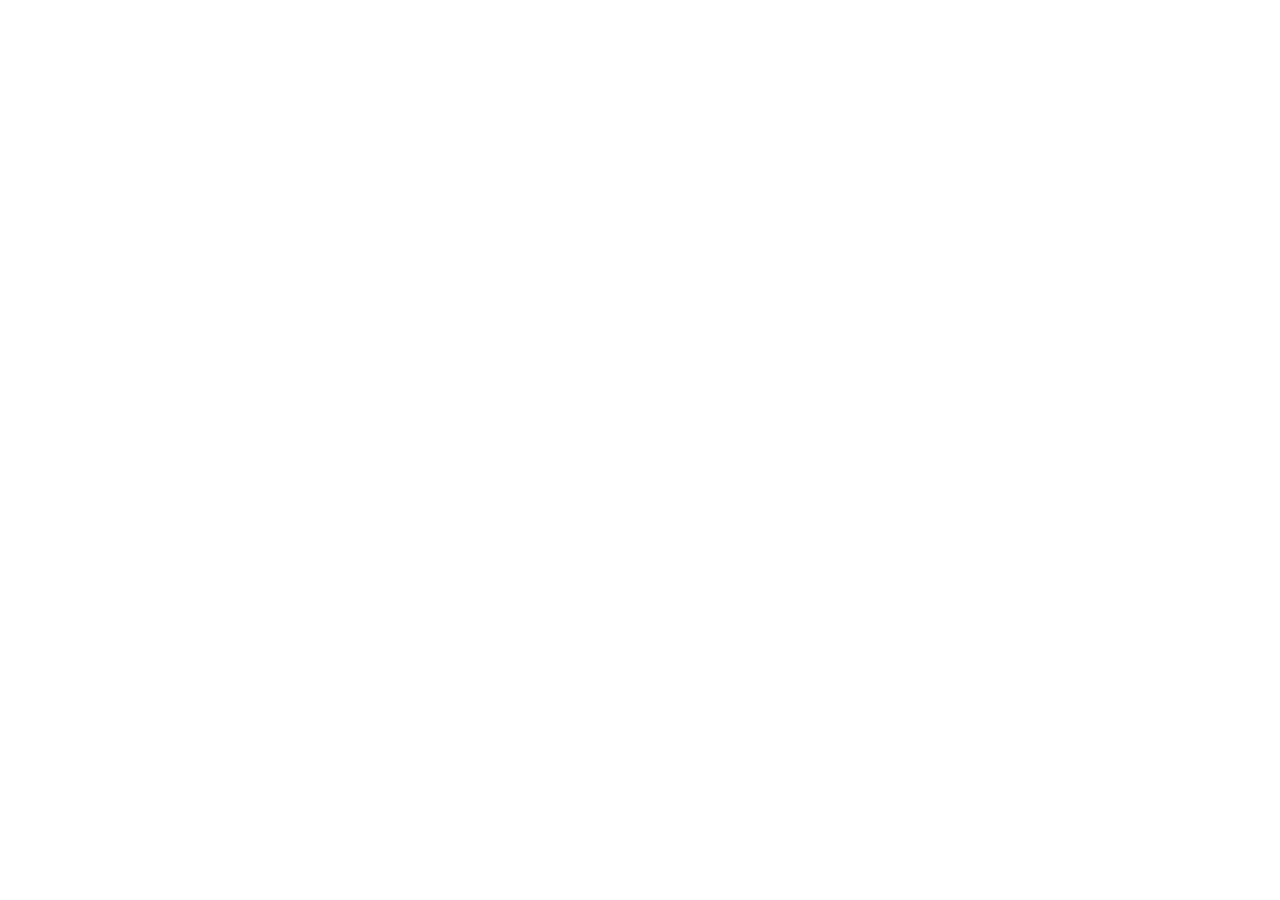
==== html/index.html @ 118953f4 "initial" ====
<!DOCTYPE html>
<html lang="fr">
    <head>
        <meta charset="UTF-8">
        <meta name="viewport" content="width=device-width, initial-scale=1.0">
        <title>Forum de PC</title>
        <link rel="stylesheet" href="assets/style/index.css">
        <link rel="icon" type="image/png" href="assets/images/logo.png">
    </head>
    <body>
        
    </body>
</html>
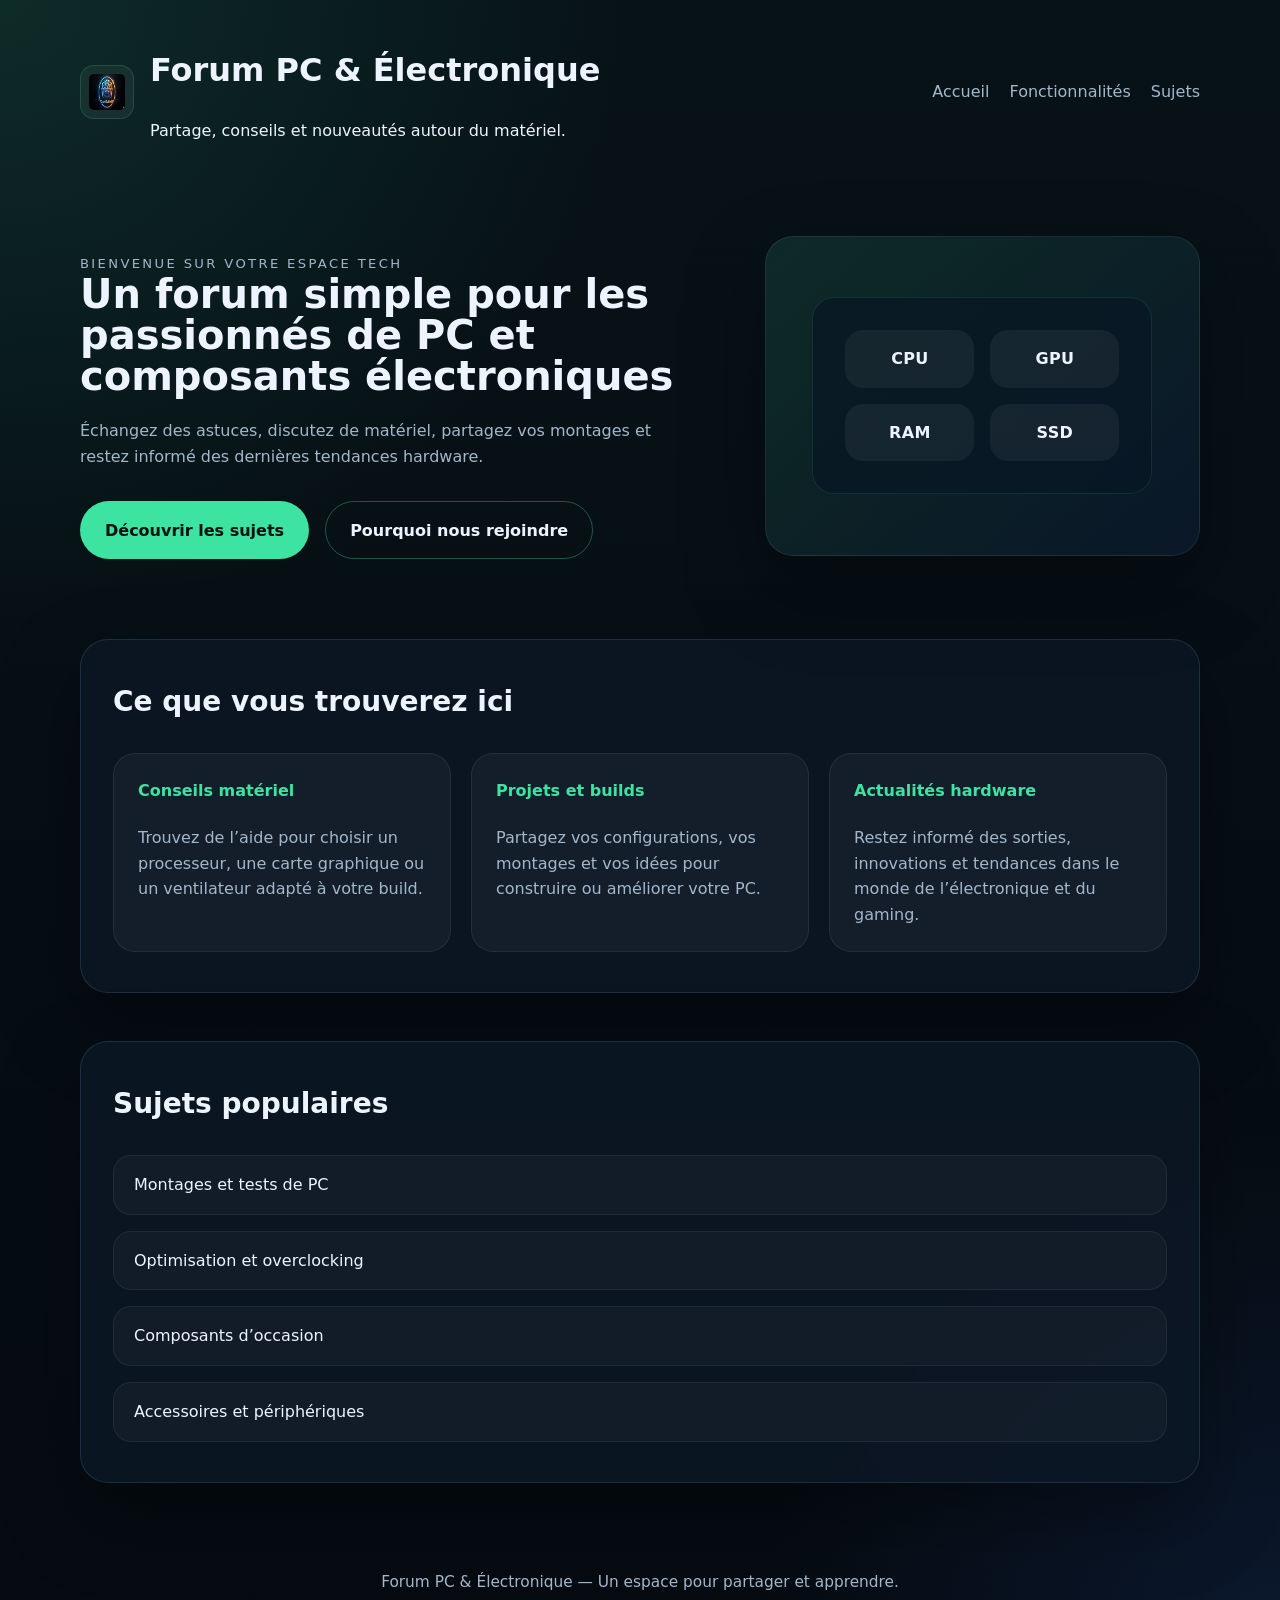
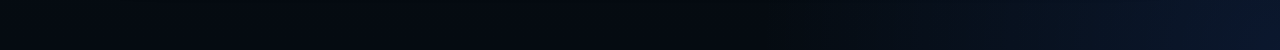
==== commit 832fd4d8: "website begin" ====
--- a/html/index.html
+++ b/html/index.html
@@ -4,10 +4,77 @@
         <meta charset="UTF-8">
         <meta name="viewport" content="width=device-width, initial-scale=1.0">
         <title>Forum de PC</title>
-        <link rel="stylesheet" href="assets/style/index.css">
-        <link rel="icon" type="image/png" href="assets/images/logo.png">
+        <link rel="stylesheet" href="../assets/style/index.css">
+        <link rel="icon" type="image/png" href="../assets/images/logo.png">
     </head>
     <body>
-        
+        <header class="site-header">
+            <div class="brand">
+                <img src="../assets/images/logo.png" alt="Logo Forum PC" class="logo">
+                <div>
+                    <h1>Forum PC & Électronique</h1>
+                    <p>Partage, conseils et nouveautés autour du matériel.</p>
+                </div>
+            </div>
+            <nav class="site-nav">
+                <a href="#top">Accueil</a>
+                <a href="#features">Fonctionnalités</a>
+                <a href="#topics">Sujets</a>
+            </nav>
+        </header>
+
+        <main>
+            <section class="hero" id="top">
+                <div class="hero-copy">
+                    <p class="eyebrow">Bienvenue sur votre espace tech</p>
+                    <h2>Un forum simple pour les passionnés de PC et composants électroniques</h2>
+                    <p>Échangez des astuces, discutez de matériel, partagez vos montages et restez informé des dernières tendances hardware.</p>
+                    <div class="hero-actions">
+                        <a class="button primary" href="#topics">Découvrir les sujets</a>
+                        <a class="button secondary" href="#features">Pourquoi nous rejoindre</a>
+                    </div>
+                </div>
+                <div class="hero-visual">
+                    <div class="chip-panel">
+                        <span>CPU</span>
+                        <span>GPU</span>
+                        <span>RAM</span>
+                        <span>SSD</span>
+                    </div>
+                </div>
+            </section>
+
+            <section class="feature-section" id="features">
+                <h3>Ce que vous trouverez ici</h3>
+                <div class="cards">
+                    <article class="card">
+                        <h4>Conseils matériel</h4>
+                        <p>Trouvez de l’aide pour choisir un processeur, une carte graphique ou un ventilateur adapté à votre build.</p>
+                    </article>
+                    <article class="card">
+                        <h4>Projets et builds</h4>
+                        <p>Partagez vos configurations, vos montages et vos idées pour construire ou améliorer votre PC.</p>
+                    </article>
+                    <article class="card">
+                        <h4>Actualités hardware</h4>
+                        <p>Restez informé des sorties, innovations et tendances dans le monde de l’électronique et du gaming.</p>
+                    </article>
+                </div>
+            </section>
+
+            <section class="topics-section" id="topics">
+                <h3>Sujets populaires</h3>
+                <ul class="topic-list">
+                    <li>Montages et tests de PC</li>
+                    <li>Optimisation et overclocking</li>
+                    <li>Composants d’occasion</li>
+                    <li>Accessoires et périphériques</li>
+                </ul>
+            </section>
+        </main>
+
+        <footer class="site-footer">
+            <p>Forum PC & Électronique — Un espace pour partager et apprendre.</p>
+        </footer>
     </body>
 </html>
--- a/assets/style/index.css
+++ b/assets/style/index.css
@@ -0,0 +1,286 @@
+﻿:root {
+    color-scheme: dark;
+    --bg: #071217;
+    --panel: #0d1820;
+    --panel-soft: #122432;
+    --text: #eef4ff;
+    --muted: #a3b7cb;
+    --accent: #3de3a1;
+    --accent-soft: rgba(61, 227, 161, 0.15);
+    --border: rgba(99, 150, 183, 0.2);
+    --shadow: 0 32px 80px rgba(0, 0, 0, 0.35);
+}
+
+* {
+    box-sizing: border-box;
+}
+
+html, body {
+    margin: 0;
+    min-height: 100%;
+}
+
+body {
+    font-family: Inter, ui-sans-serif, system-ui, -apple-system, BlinkMacSystemFont, 'Segoe UI', sans-serif;
+    background: radial-gradient(circle at top left, rgba(61, 227, 161, 0.12), transparent 30%),
+                radial-gradient(circle at bottom right, rgba(56, 114, 255, 0.12), transparent 25%),
+                linear-gradient(180deg, #071217 0%, #050b11 100%);
+    color: var(--text);
+    line-height: 1.6;
+}
+
+img {
+    display: block;
+    max-width: 100%;
+}
+
+a {
+    color: inherit;
+    text-decoration: none;
+}
+
+.site-header {
+    width: min(1120px, calc(100% - 2rem));
+    margin: 0 auto;
+    padding: 1.5rem 0;
+    display: flex;
+    justify-content: space-between;
+    align-items: center;
+    gap: 1rem;
+}
+
+.brand {
+    display: flex;
+    align-items: center;
+    gap: 1rem;
+}
+
+.logo {
+    width: 54px;
+    height: 54px;
+    border-radius: 14px;
+    border: 1px solid rgba(61, 227, 161, 0.18);
+    background: rgba(255, 255, 255, 0.05);
+    padding: 0.5rem;
+}
+
+.site-nav {
+    display: flex;
+    gap: 1.25rem;
+    flex-wrap: wrap;
+}
+
+.site-nav a {
+    color: var(--muted);
+    font-weight: 500;
+    transition: color 0.2s ease;
+}
+
+.site-nav a:hover {
+    color: var(--accent);
+}
+
+main {
+    width: min(1120px, calc(100% - 2rem));
+    margin: 0 auto;
+    padding-bottom: 3rem;
+}
+
+.hero {
+    display: grid;
+    grid-template-columns: 1.8fr 1.2fr;
+    gap: 2rem;
+    align-items: center;
+    padding: 3rem 0 2rem;
+}
+
+.hero-copy {
+    max-width: 620px;
+}
+
+.eyebrow {
+    margin: 0 0 1rem;
+    color: var(--accent);
+    text-transform: uppercase;
+    letter-spacing: 0.18em;
+    font-size: 0.82rem;
+}
+
+.hero h2 {
+    margin: 0;
+    font-size: clamp(2.5rem, 2.2vw, 3.8rem);
+    line-height: 1.02;
+}
+
+.hero p {
+    color: var(--muted);
+    max-width: 44rem;
+    margin: 1.35rem 0 0;
+}
+
+.hero-actions {
+    display: flex;
+    flex-wrap: wrap;
+    gap: 1rem;
+    margin-top: 2rem;
+}
+
+.button {
+    display: inline-flex;
+    align-items: center;
+    justify-content: center;
+    padding: 0.95rem 1.5rem;
+    border-radius: 999px;
+    border: 1px solid transparent;
+    font-weight: 600;
+    transition: transform 0.2s ease, background-color 0.2s ease, color 0.2s ease;
+}
+
+.button:hover {
+    transform: translateY(-1px);
+}
+
+.primary {
+    background: var(--accent);
+    color: #031211;
+}
+
+.secondary {
+    background: transparent;
+    border-color: rgba(61, 227, 161, 0.35);
+    color: var(--text);
+}
+
+.hero-visual {
+    position: relative;
+    min-height: 320px;
+    background: linear-gradient(135deg, rgba(61, 227, 161, 0.12), rgba(56, 114, 255, 0.08));
+    border: 1px solid rgba(255, 255, 255, 0.08);
+    border-radius: 28px;
+    box-shadow: var(--shadow);
+    display: grid;
+    place-items: center;
+}
+
+.chip-panel {
+    width: 100%;
+    max-width: 340px;
+    display: grid;
+    grid-template-columns: repeat(2, minmax(0, 1fr));
+    gap: 1rem;
+    padding: 2rem;
+    background: rgba(9, 23, 37, 0.75);
+    border: 1px solid rgba(61, 227, 161, 0.12);
+    border-radius: 22px;
+}
+
+.chip-panel span {
+    display: block;
+    padding: 1rem 1.25rem;
+    border-radius: 18px;
+    background: rgba(255, 255, 255, 0.05);
+    text-align: center;
+    font-weight: 600;
+    letter-spacing: 0.02em;
+}
+
+.feature-section,
+.topics-section {
+    margin-top: 3rem;
+    padding: 2.5rem 2rem;
+    background: rgba(13, 24, 38, 0.82);
+    border: 1px solid var(--border);
+    border-radius: 28px;
+    box-shadow: var(--shadow);
+}
+
+.feature-section h3,
+.topics-section h3 {
+    margin-top: 0;
+    font-size: 1.75rem;
+}
+
+.cards {
+    display: grid;
+    grid-template-columns: repeat(3, minmax(0, 1fr));
+    gap: 1.25rem;
+    margin-top: 1.75rem;
+}
+
+.card {
+    padding: 1.5rem;
+    background: rgba(255, 255, 255, 0.04);
+    border: 1px solid rgba(255, 255, 255, 0.07);
+    border-radius: 22px;
+}
+
+.card h4 {
+    margin-top: 0;
+    color: var(--accent);
+}
+
+.card p {
+    margin: 0.9rem 0 0;
+    color: var(--muted);
+}
+
+.topic-list {
+    display: grid;
+    gap: 1rem;
+    padding: 0;
+    margin: 1.5rem 0 0;
+    list-style: none;
+}
+
+.topic-list li {
+    padding: 1rem 1.25rem;
+    border-radius: 18px;
+    background: rgba(255, 255, 255, 0.03);
+    border: 1px solid rgba(255, 255, 255, 0.06);
+}
+
+.site-footer {
+    width: min(1120px, calc(100% - 2rem));
+    margin: 0 auto;
+    padding: 1.5rem 0 2.5rem;
+    text-align: center;
+    color: var(--muted);
+    font-size: 0.96rem;
+}
+
+@media (max-width: 860px) {
+    .site-header,
+    main,
+    .site-footer {
+        width: min(100%, calc(100% - 2rem));
+    }
+
+    .hero {
+        grid-template-columns: 1fr;
+    }
+
+    .hero-visual {
+        min-height: 260px;
+    }
+
+    .cards {
+        grid-template-columns: 1fr;
+    }
+}
+
+@media (max-width: 640px) {
+    .site-header {
+        flex-direction: column;
+        align-items: flex-start;
+    }
+
+    .site-nav {
+        width: 100%;
+        justify-content: flex-start;
+    }
+
+    .hero-actions {
+        flex-direction: column;
+        align-items: stretch;
+    }
+}
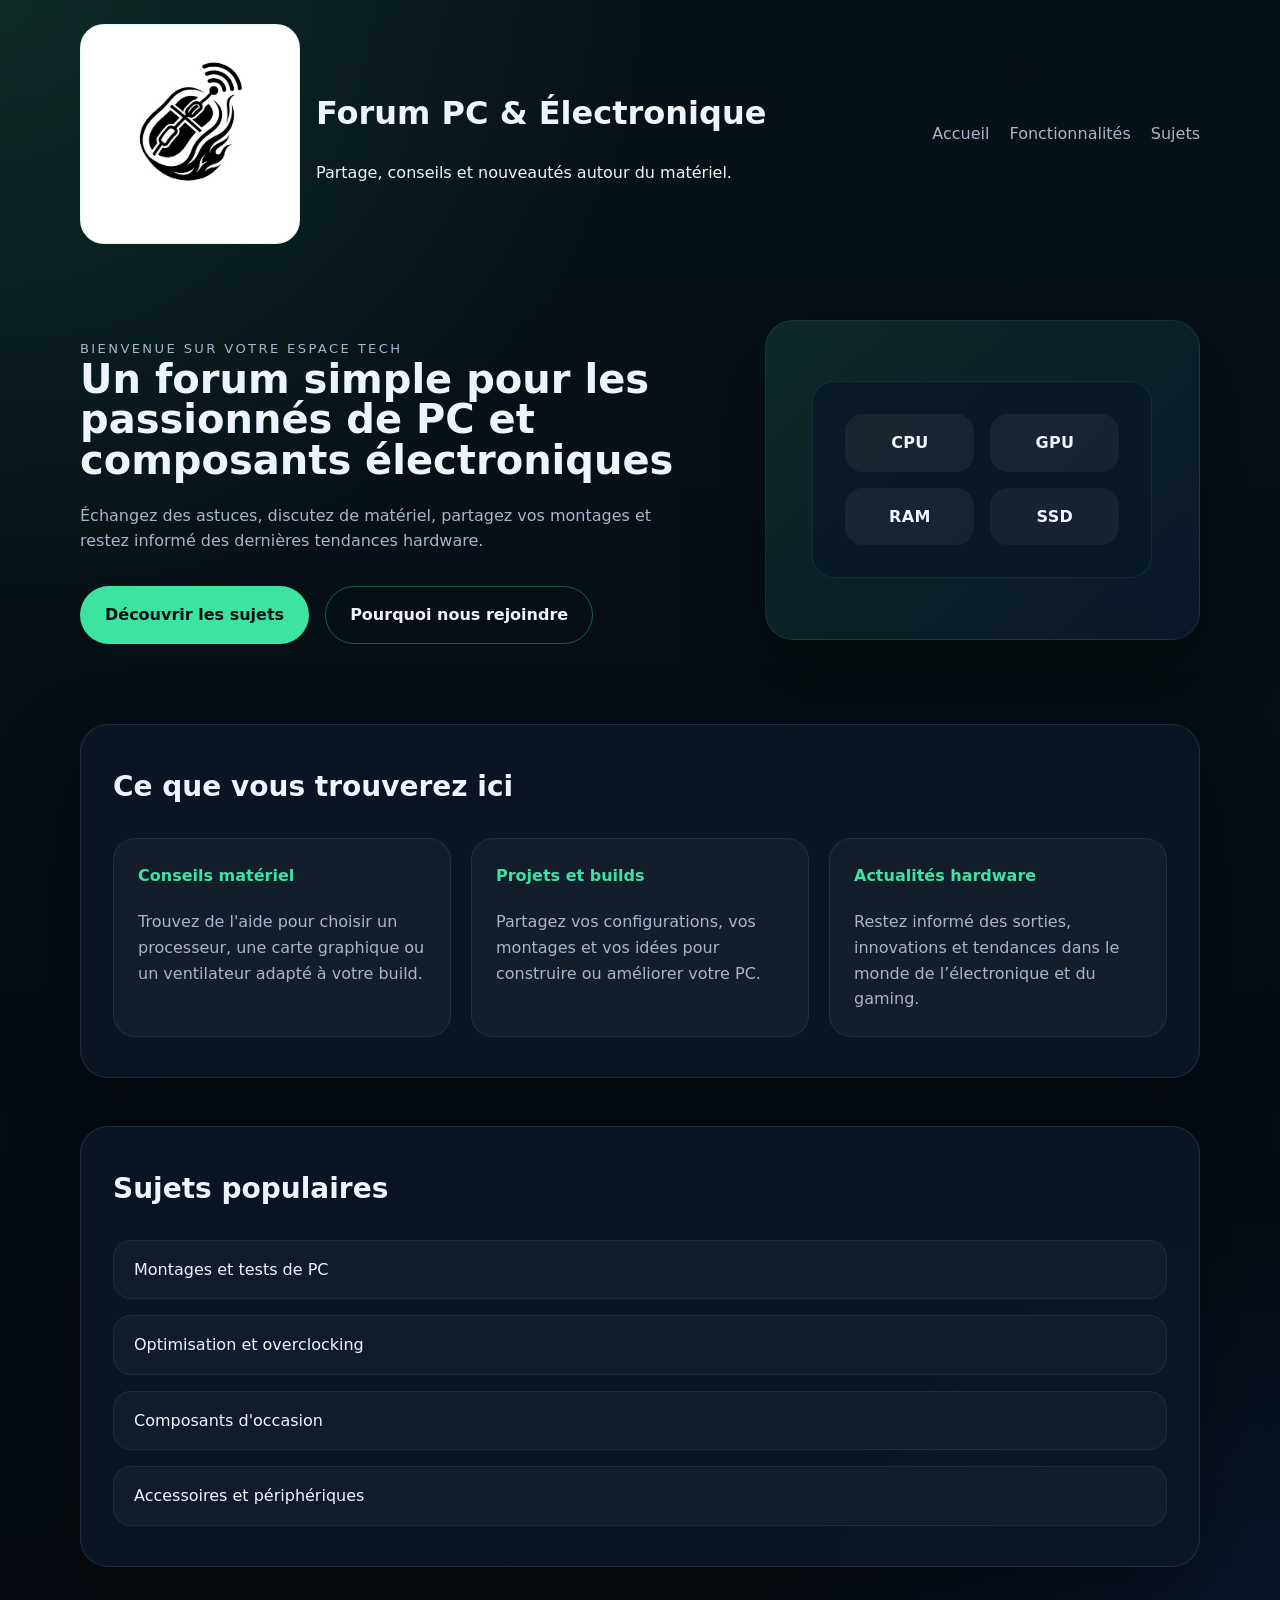
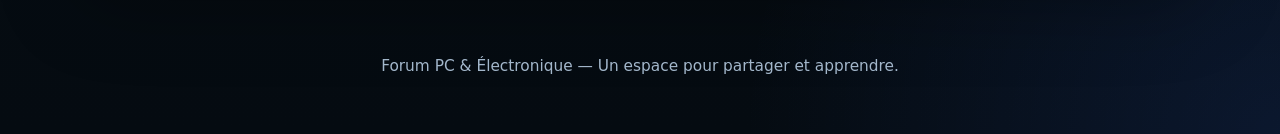
==== commit f3c43771: "logo" ====
--- a/html/index.html
+++ b/html/index.html
@@ -5,12 +5,12 @@
         <meta name="viewport" content="width=device-width, initial-scale=1.0">
         <title>Forum de PC</title>
         <link rel="stylesheet" href="../assets/style/index.css">
-        <link rel="icon" type="image/png" href="../assets/images/logo.png">
+        <link rel="icon" type="image/png" href="../assets/images/logo.jpg">
     </head>
     <body>
         <header class="site-header">
             <div class="brand">
-                <img src="../assets/images/logo.png" alt="Logo Forum PC" class="logo">
+                <img src="../assets/images/logo.jpg" alt="Logo Forum PC" class="logo">
                 <div>
                     <h1>Forum PC & Électronique</h1>
                     <p>Partage, conseils et nouveautés autour du matériel.</p>
@@ -49,7 +49,7 @@
                 <div class="cards">
                     <article class="card">
                         <h4>Conseils matériel</h4>
-                        <p>Trouvez de l’aide pour choisir un processeur, une carte graphique ou un ventilateur adapté à votre build.</p>
+                        <p>Trouvez de l'aide pour choisir un processeur, une carte graphique ou un ventilateur adapté à votre build.</p>
                     </article>
                     <article class="card">
                         <h4>Projets et builds</h4>
@@ -67,7 +67,7 @@
                 <ul class="topic-list">
                     <li>Montages et tests de PC</li>
                     <li>Optimisation et overclocking</li>
-                    <li>Composants d’occasion</li>
+                    <li>Composants d'occasion</li>
                     <li>Accessoires et périphériques</li>
                 </ul>
             </section>
--- a/assets/style/index.css
+++ b/assets/style/index.css
@@ -56,12 +56,14 @@
 }
 
 .logo {
-    width: 54px;
-    height: 54px;
-    border-radius: 14px;
+    width: 220px;
+    height: 220px;
+    object-fit: cover;
+    object-position: center;
+    border-radius: 24px;
     border: 1px solid rgba(61, 227, 161, 0.18);
-    background: rgba(255, 255, 255, 0.05);
-    padding: 0.5rem;
+    background: #ffffff;
+    padding: 0;
 }
 
 .site-nav {
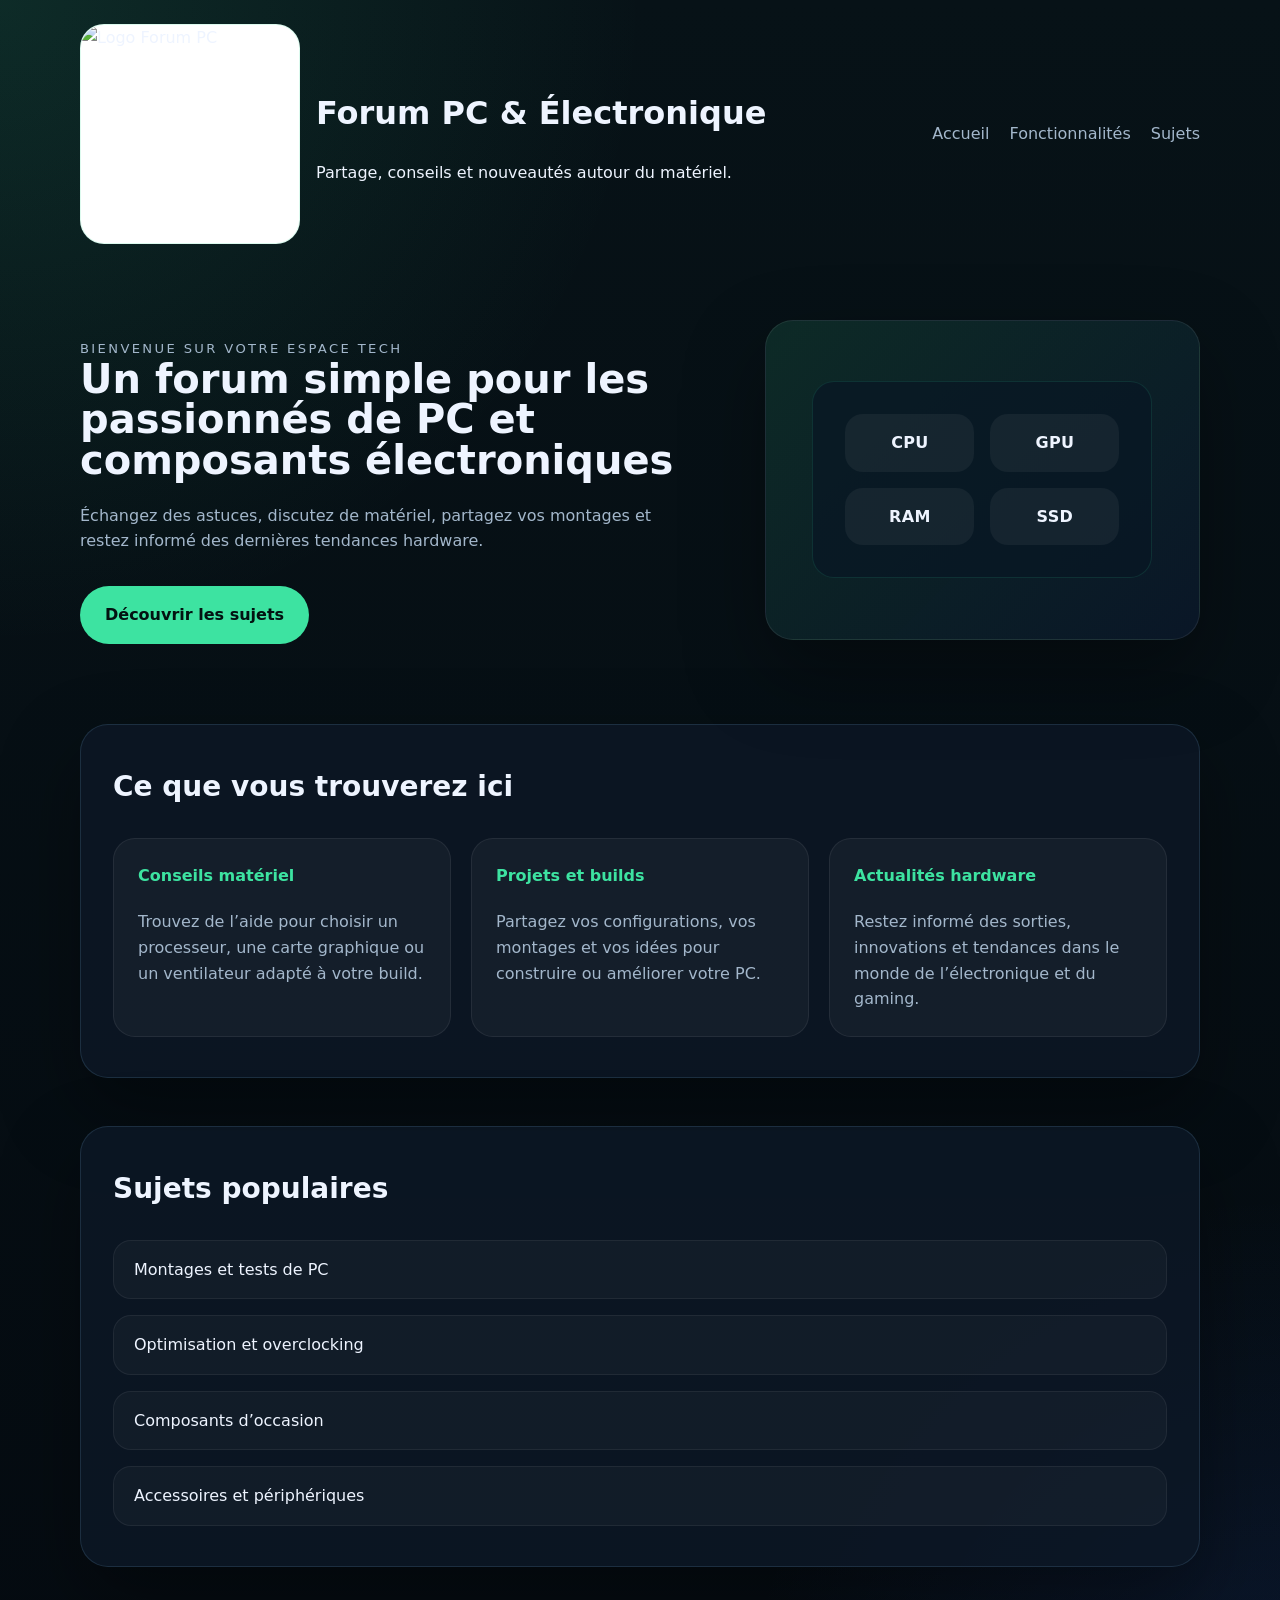
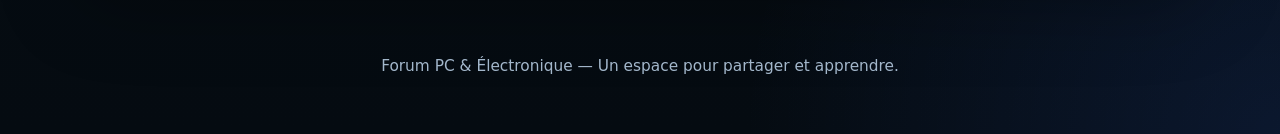
==== commit 71303bda: "website start" ====
--- a/html/index.html
+++ b/html/index.html
@@ -5,12 +5,12 @@
         <meta name="viewport" content="width=device-width, initial-scale=1.0">
         <title>Forum de PC</title>
         <link rel="stylesheet" href="../assets/style/index.css">
-        <link rel="icon" type="image/png" href="../assets/images/logo.jpg">
+        <link rel="icon" type="image/png" href="../assets/images/logo.png">
     </head>
     <body>
         <header class="site-header">
             <div class="brand">
-                <img src="../assets/images/logo.jpg" alt="Logo Forum PC" class="logo">
+                <img src="../assets/images/logo.png" alt="Logo Forum PC" class="logo">
                 <div>
                     <h1>Forum PC & Électronique</h1>
                     <p>Partage, conseils et nouveautés autour du matériel.</p>
@@ -31,7 +31,6 @@
                     <p>Échangez des astuces, discutez de matériel, partagez vos montages et restez informé des dernières tendances hardware.</p>
                     <div class="hero-actions">
                         <a class="button primary" href="#topics">Découvrir les sujets</a>
-                        <a class="button secondary" href="#features">Pourquoi nous rejoindre</a>
                     </div>
                 </div>
                 <div class="hero-visual">
@@ -49,7 +48,7 @@
                 <div class="cards">
                     <article class="card">
                         <h4>Conseils matériel</h4>
-                        <p>Trouvez de l'aide pour choisir un processeur, une carte graphique ou un ventilateur adapté à votre build.</p>
+                        <p>Trouvez de l’aide pour choisir un processeur, une carte graphique ou un ventilateur adapté à votre build.</p>
                     </article>
                     <article class="card">
                         <h4>Projets et builds</h4>
@@ -67,7 +66,7 @@
                 <ul class="topic-list">
                     <li>Montages et tests de PC</li>
                     <li>Optimisation et overclocking</li>
-                    <li>Composants d'occasion</li>
+                    <li>Composants d’occasion</li>
                     <li>Accessoires et périphériques</li>
                 </ul>
             </section>
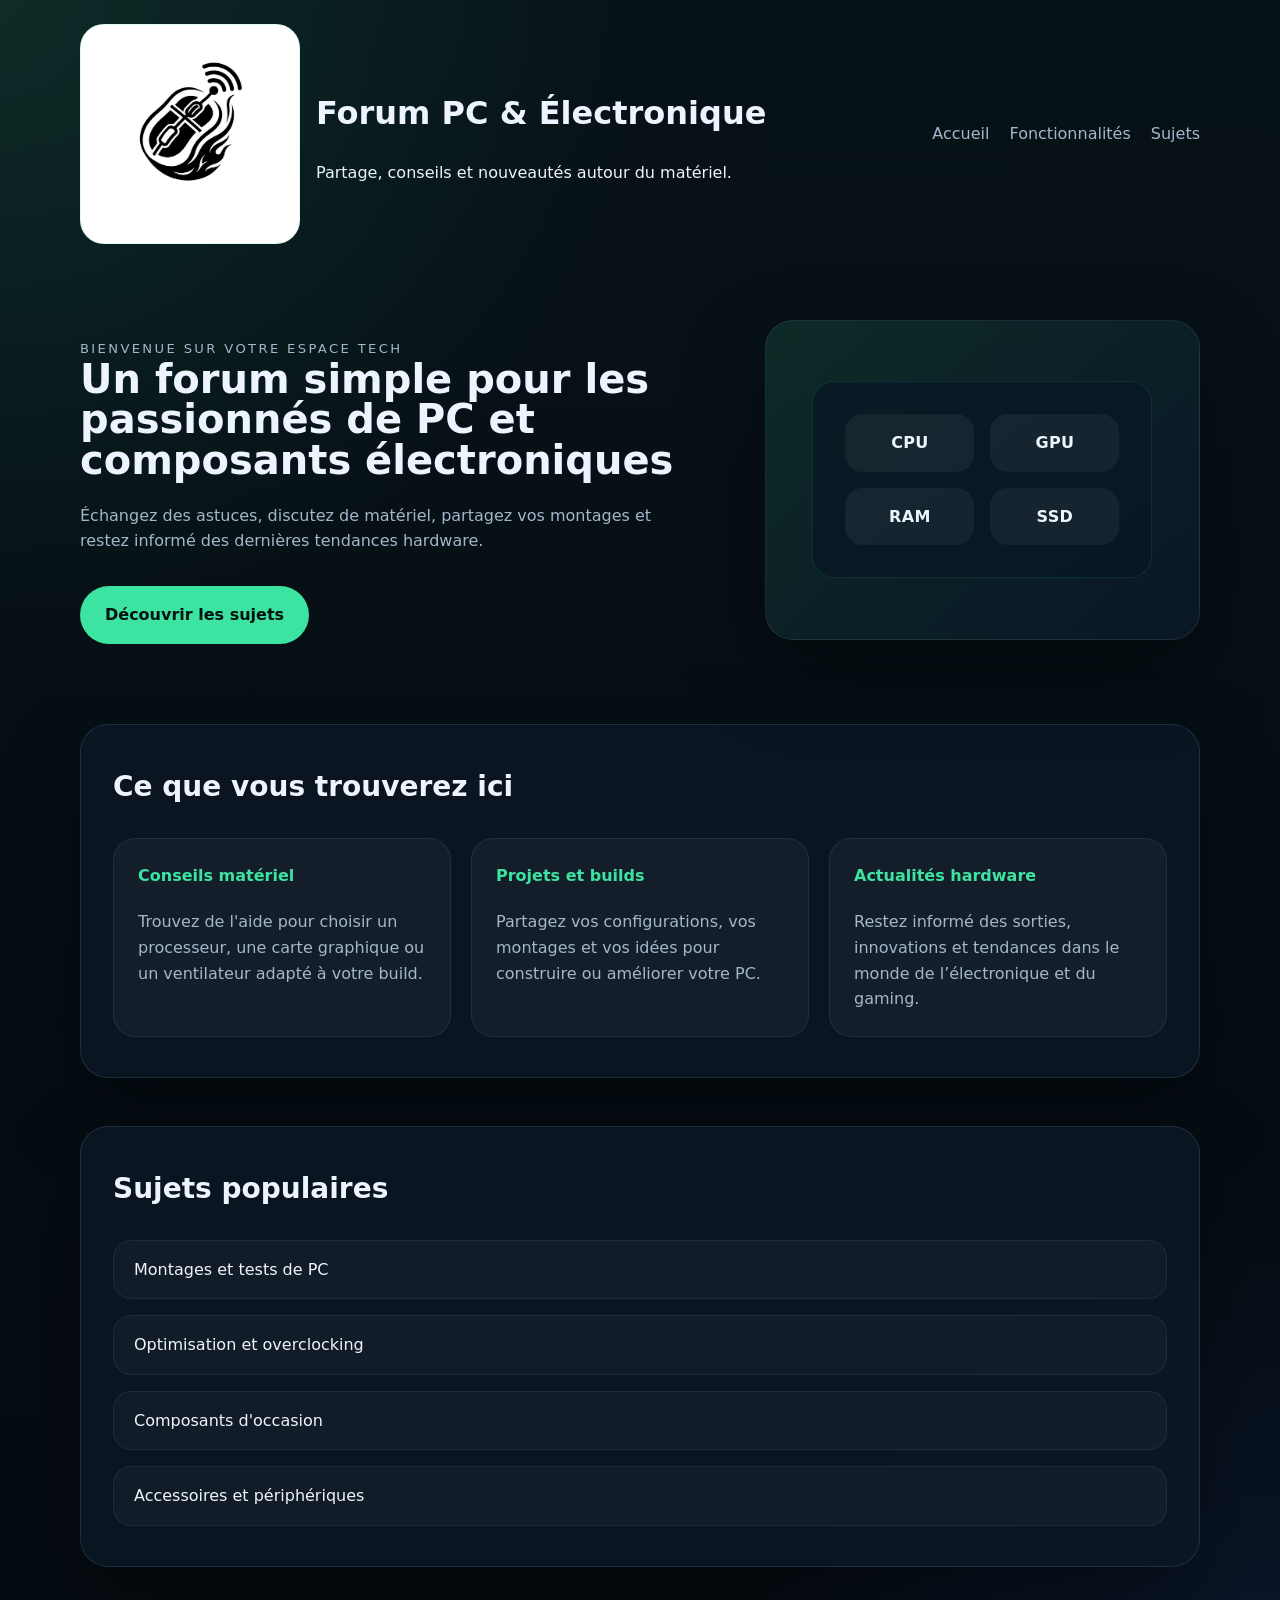
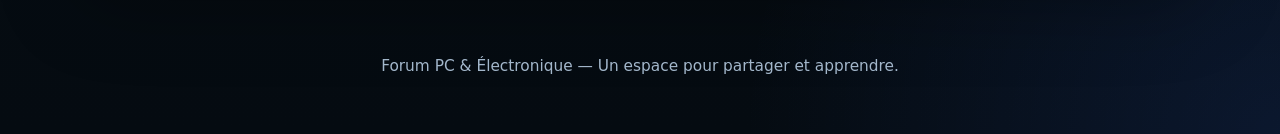
==== commit f170b6b6: "Merge branch 'main' of https://github.com/RomainVoynier/Forum-JS" ====
--- a/html/index.html
+++ b/html/index.html
@@ -5,12 +5,12 @@
         <meta name="viewport" content="width=device-width, initial-scale=1.0">
         <title>Forum de PC</title>
         <link rel="stylesheet" href="../assets/style/index.css">
-        <link rel="icon" type="image/png" href="../assets/images/logo.png">
+        <link rel="icon" type="image/png" href="../assets/images/logo.jpg">
     </head>
     <body>
         <header class="site-header">
             <div class="brand">
-                <img src="../assets/images/logo.png" alt="Logo Forum PC" class="logo">
+                <img src="../assets/images/logo.jpg" alt="Logo Forum PC" class="logo">
                 <div>
                     <h1>Forum PC & Électronique</h1>
                     <p>Partage, conseils et nouveautés autour du matériel.</p>
@@ -48,7 +48,7 @@
                 <div class="cards">
                     <article class="card">
                         <h4>Conseils matériel</h4>
-                        <p>Trouvez de l’aide pour choisir un processeur, une carte graphique ou un ventilateur adapté à votre build.</p>
+                        <p>Trouvez de l'aide pour choisir un processeur, une carte graphique ou un ventilateur adapté à votre build.</p>
                     </article>
                     <article class="card">
                         <h4>Projets et builds</h4>
@@ -66,7 +66,7 @@
                 <ul class="topic-list">
                     <li>Montages et tests de PC</li>
                     <li>Optimisation et overclocking</li>
-                    <li>Composants d’occasion</li>
+                    <li>Composants d'occasion</li>
                     <li>Accessoires et périphériques</li>
                 </ul>
             </section>
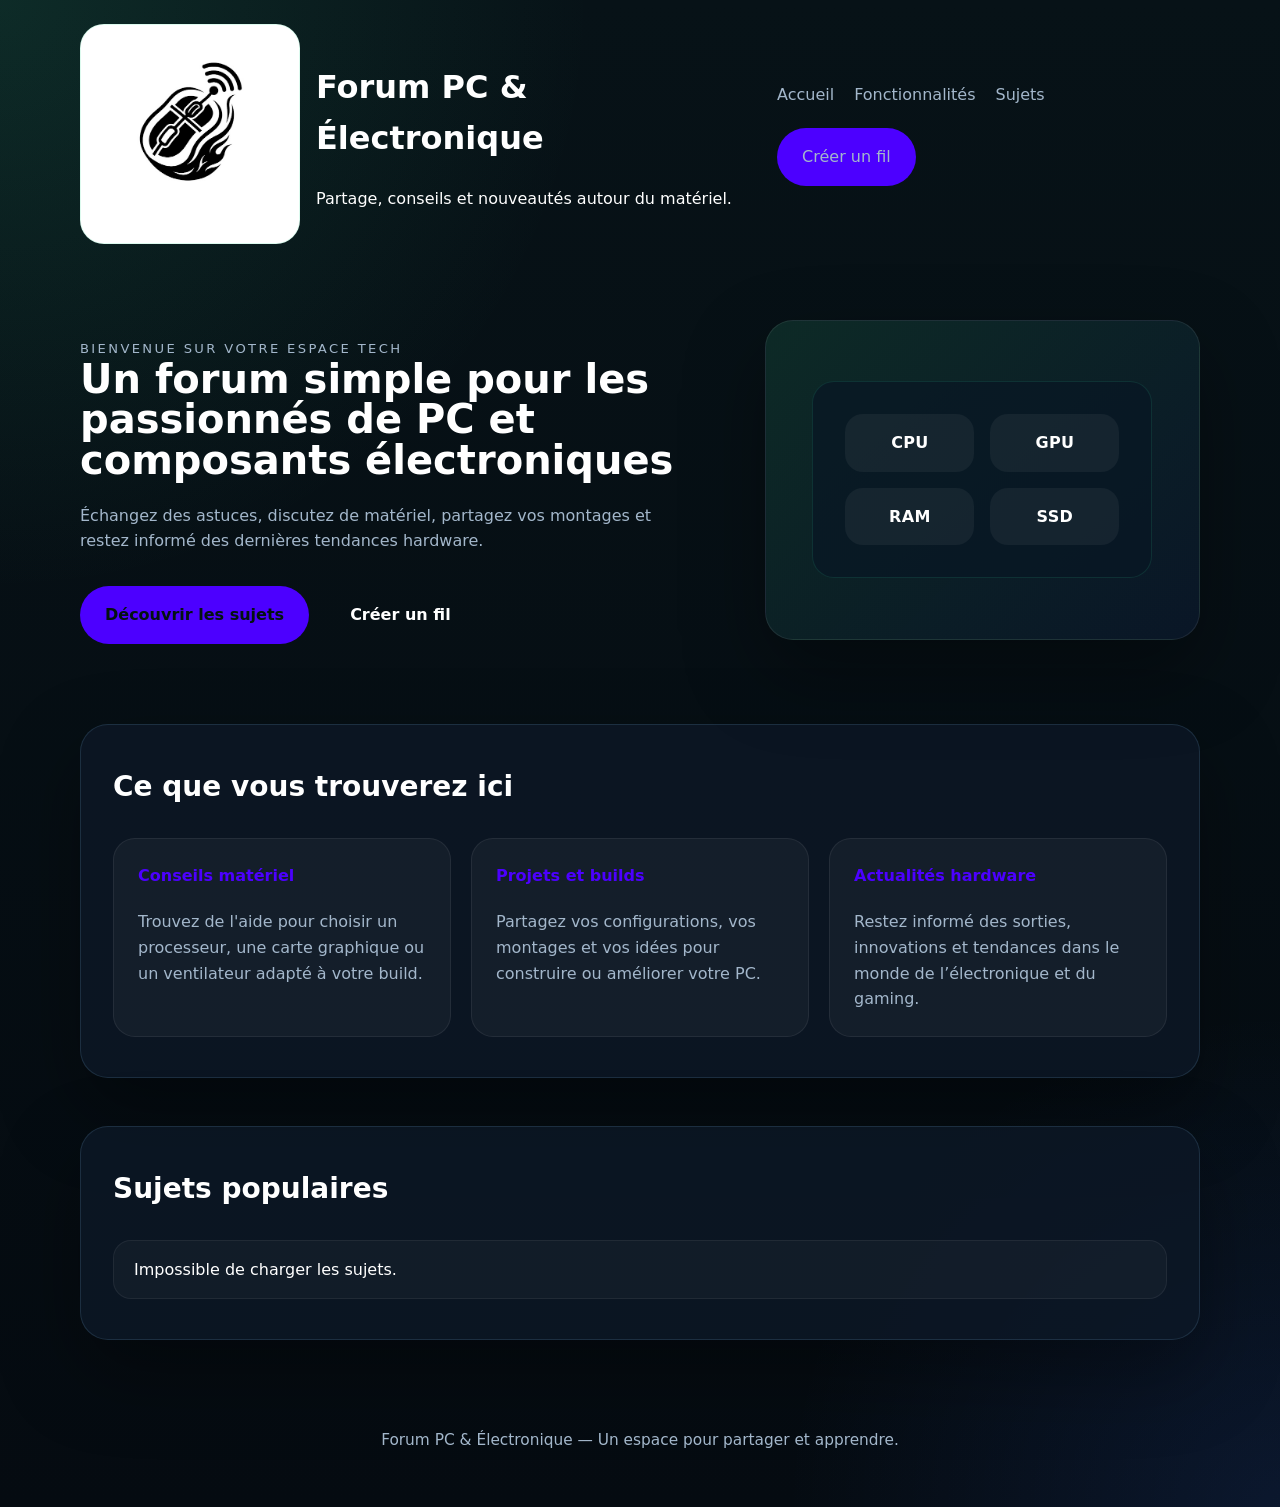
==== commit d6a72aca: "Post" ====
--- a/html/index.html
+++ b/html/index.html
@@ -20,6 +20,7 @@
                 <a href="#top">Accueil</a>
                 <a href="#features">Fonctionnalités</a>
                 <a href="#topics">Sujets</a>
+                <a class="button primary" id="openCreateModal" href="#">Créer un fil</a>
             </nav>
         </header>
 
@@ -31,6 +32,7 @@
                     <p>Échangez des astuces, discutez de matériel, partagez vos montages et restez informé des dernières tendances hardware.</p>
                     <div class="hero-actions">
                         <a class="button primary" href="#topics">Découvrir les sujets</a>
+                        <a class="button" id="openCreateModal2" href="#">Créer un fil</a>
                     </div>
                 </div>
                 <div class="hero-visual">
@@ -63,11 +65,8 @@
 
             <section class="topics-section" id="topics">
                 <h3>Sujets populaires</h3>
-                <ul class="topic-list">
-                    <li>Montages et tests de PC</li>
-                    <li>Optimisation et overclocking</li>
-                    <li>Composants d'occasion</li>
-                    <li>Accessoires et périphériques</li>
+                <ul class="topic-list" id="topicList">
+                    <li>Chargement des sujets...</li>
                 </ul>
             </section>
         </main>
@@ -75,5 +74,147 @@
         <footer class="site-footer">
             <p>Forum PC & Électronique — Un espace pour partager et apprendre.</p>
         </footer>
+
+        <script>
+            function escapeHTML(str) {
+                return String(str).replace(/[&<>'"]/g, function (tag) {
+                    const chars = {
+                        '&': '&amp;',
+                        '<': '&lt;',
+                        '>': '&gt;',
+                        "'": '&#39;',
+                        '"': '&quot;'
+                    };
+                    return chars[tag] || tag;
+                });
+            }
+
+            async function loadTopics() {
+                const list = document.getElementById('topicList');
+                try {
+                    const response = await fetch('/topics');
+                    if (!response.ok) {
+                        list.innerHTML = '<li>Impossible de charger les sujets.</li>';
+                        return;
+                    }
+
+                    const topics = await response.json();
+                    list.innerHTML = '';
+
+                    if (!topics.length) {
+                        list.innerHTML = '<li>Aucun sujet pour le moment. Créez le premier fil !</li>';
+                        return;
+                    }
+
+                    topics.forEach(topic => {
+                        const item = document.createElement('li');
+                        item.className = 'topic-item';
+                        item.innerHTML = `
+                            <div class="topic-header">
+                                <strong>${escapeHTML(topic.title)}</strong>
+                                <button type="button" class="button danger delete-topic" data-title="${escapeHTML(topic.title)}" data-created-at="${escapeHTML(topic.createdAt)}">Supprimer</button>
+                            </div>
+                            <div class="topic-meta">${escapeHTML(topic.author)} · ${escapeHTML(topic.createdAt)}</div>
+                            <p>${escapeHTML(topic.content)}</p>
+                        `;
+
+                        const deleteButton = item.querySelector('.delete-topic');
+                        deleteButton.addEventListener('click', async () => {
+                            if (!confirm('Supprimer ce fil ?')) return;
+
+                            const response = await fetch('/topic/delete', {
+                                method: 'POST',
+                                headers: { 'Content-Type': 'application/json' },
+                                body: JSON.stringify({
+                                    title: deleteButton.dataset.title,
+                                    createdAt: deleteButton.dataset.createdAt
+                                })
+                            });
+
+                            if (!response.ok) {
+                                const errorText = await response.text();
+                                alert(errorText || 'Erreur lors de la suppression du fil.');
+                                return;
+                            }
+
+                            item.remove();
+                        });
+
+                        list.appendChild(item);
+                    });
+                } catch (error) {
+                    list.innerHTML = '<li>Erreur lors du chargement des sujets.</li>';
+                }
+            }
+
+            window.addEventListener('DOMContentLoaded', loadTopics);
+        </script>
+
+        <!-- Create thread modal -->
+        <div id="createModal" class="modal" aria-hidden="true">
+            <div class="modal-backdrop" id="modalBackdrop"></div>
+            <div class="modal-dialog" role="dialog" aria-modal="true" aria-labelledby="modalTitle">
+                <button class="modal-close" id="closeCreateModal" aria-label="Fermer">×</button>
+                <h2 id="modalTitle">Créer un nouveau fil</h2>
+                <form id="modalThreadForm">
+                    <label for="m_title">Titre</label>
+                    <input type="text" id="m_title" name="title" placeholder="Entrez le titre" required>
+
+                    <label for="m_content">Contenu</label>
+                    <textarea id="m_content" name="content" rows="10" placeholder="Écrivez votre message..." required></textarea>
+
+                    <button type="submit" class="button primary">Publier</button>
+                </form>
+                <p id="modalMessage" class="message"></p>
+            </div>
+        </div>
+
+        <script>
+            // Modal open/close logic
+            const openBtn = document.getElementById('openCreateModal');
+            const openBtn2 = document.getElementById('openCreateModal2');
+            const modal = document.getElementById('createModal');
+            const closeBtn = document.getElementById('closeCreateModal');
+            const backdrop = document.getElementById('modalBackdrop');
+
+            function showModal() {
+                modal.classList.add('open');
+                modal.setAttribute('aria-hidden', 'false');
+                document.body.style.overflow = 'hidden';
+                document.getElementById('m_title').focus();
+            }
+
+            function hideModal() {
+                modal.classList.remove('open');
+                modal.setAttribute('aria-hidden', 'true');
+                document.body.style.overflow = '';
+                document.getElementById('modalMessage').textContent = '';
+                document.getElementById('modalThreadForm').reset();
+            }
+
+            if (openBtn) openBtn.addEventListener('click', (e) => { e.preventDefault(); showModal(); });
+            if (openBtn2) openBtn2.addEventListener('click', (e) => { e.preventDefault(); showModal(); });
+            closeBtn.addEventListener('click', hideModal);
+            backdrop.addEventListener('click', hideModal);
+
+            // Submit modal form
+            const modalForm = document.getElementById('modalThreadForm');
+            modalForm.addEventListener('submit', async (e) => {
+                e.preventDefault();
+                const title = document.getElementById('m_title').value.trim();
+                const content = document.getElementById('m_content').value.trim();
+                const messageEl = document.getElementById('modalMessage');
+                if (!title || !content) { messageEl.textContent = 'Le titre et le contenu sont requis.'; return; }
+                const res = await fetch('/topic/add', {
+                    method: 'POST', headers: { 'Content-Type': 'application/json' },
+                    body: JSON.stringify({ title, content })
+                });
+                if (!res.ok) {
+                    const t = await res.text(); messageEl.textContent = t || 'Erreur lors de la création.'; return;
+                }
+                hideModal();
+                loadTopics();
+            });
+        </script>
     </body>
 </html>
--- a/assets/style/index.css
+++ b/assets/style/index.css
@@ -3,10 +3,10 @@
     --bg: #071217;
     --panel: #0d1820;
     --panel-soft: #122432;
-    --text: #eef4ff;
+    --text: #ffffff;
     --muted: #a3b7cb;
-    --accent: #3de3a1;
-    --accent-soft: rgba(61, 227, 161, 0.15);
+    --accent: #4c00ff;
+    --accent-soft: rgba(76, 0, 255, 0.15);
     --border: rgba(99, 150, 183, 0.2);
     --shadow: 0 32px 80px rgba(0, 0, 0, 0.35);
 }
@@ -82,6 +82,10 @@
     color: var(--accent);
 }
 
+.site-nav a.primary:hover {
+    color: #031211;
+}
+
 main {
     width: min(1120px, calc(100% - 2rem));
     margin: 0 auto;
@@ -147,9 +151,13 @@
     color: #031211;
 }
 
+.primary:hover {
+    color: #031211;
+}
+
 .secondary {
     background: transparent;
-    border-color: rgba(61, 227, 161, 0.35);
+    border-color: rgba(244, 13, 13, 0.35);
     color: var(--text);
 }
 
@@ -239,6 +247,26 @@
     border-radius: 18px;
     background: rgba(255, 255, 255, 0.03);
     border: 1px solid rgba(255, 255, 255, 0.06);
+    display: grid;
+    gap: 0.75rem;
+}
+
+.topic-header {
+    display: flex;
+    align-items: center;
+    justify-content: space-between;
+    gap: 1rem;
+}
+
+.topic-meta {
+    color: var(--muted);
+    font-size: 0.95rem;
+}
+
+.button.danger {
+    background: #e63d3d;
+    color: #ffffff;
+    border-color: rgba(230, 61, 61, 0.25);
 }
 
 .site-footer {
@@ -269,6 +297,51 @@
         grid-template-columns: 1fr;
     }
 }
+.modal {
+    display: none;
+}
+.modal.open {
+    display: block;
+    position: fixed;
+    inset: 0;
+    z-index: 1200;
+}
+.modal-backdrop {
+    position: fixed;
+    inset: 0;
+    background: rgba(2,8,12,0.6);
+}
+.modal-dialog {
+    position: relative;
+    width: min(920px, calc(100% - 3rem));
+    max-width: 920px;
+    margin: 4rem auto;
+    background: linear-gradient(180deg, rgba(13,24,38,0.98), rgba(10,18,28,0.96));
+    border-radius: 16px;
+    padding: 2rem;
+    box-shadow: 0 60px 120px rgba(0,0,0,0.6);
+    border: 1px solid rgba(255,255,255,0.04);
+}
+.modal-close {
+    position: absolute;
+    right: 1rem;
+    top: 0.5rem;
+    background: transparent;
+    border: none;
+    color: var(--muted);
+    font-size: 1.8rem;
+}
+.modal-dialog h2 { margin-top: 0; }
+.modal-dialog label { display:block; margin-top:1rem; color:var(--muted); }
+.modal-dialog input, .modal-dialog textarea {
+    width: 100%;
+    padding: 0.9rem 1rem;
+    border-radius: 10px;
+    background: rgba(255,255,255,0.02);
+    border: 1px solid rgba(255,255,255,0.06);
+    color: var(--text);
+}
+.modal-dialog .button { margin-top:1rem; }
 
 @media (max-width: 640px) {
     .site-header {
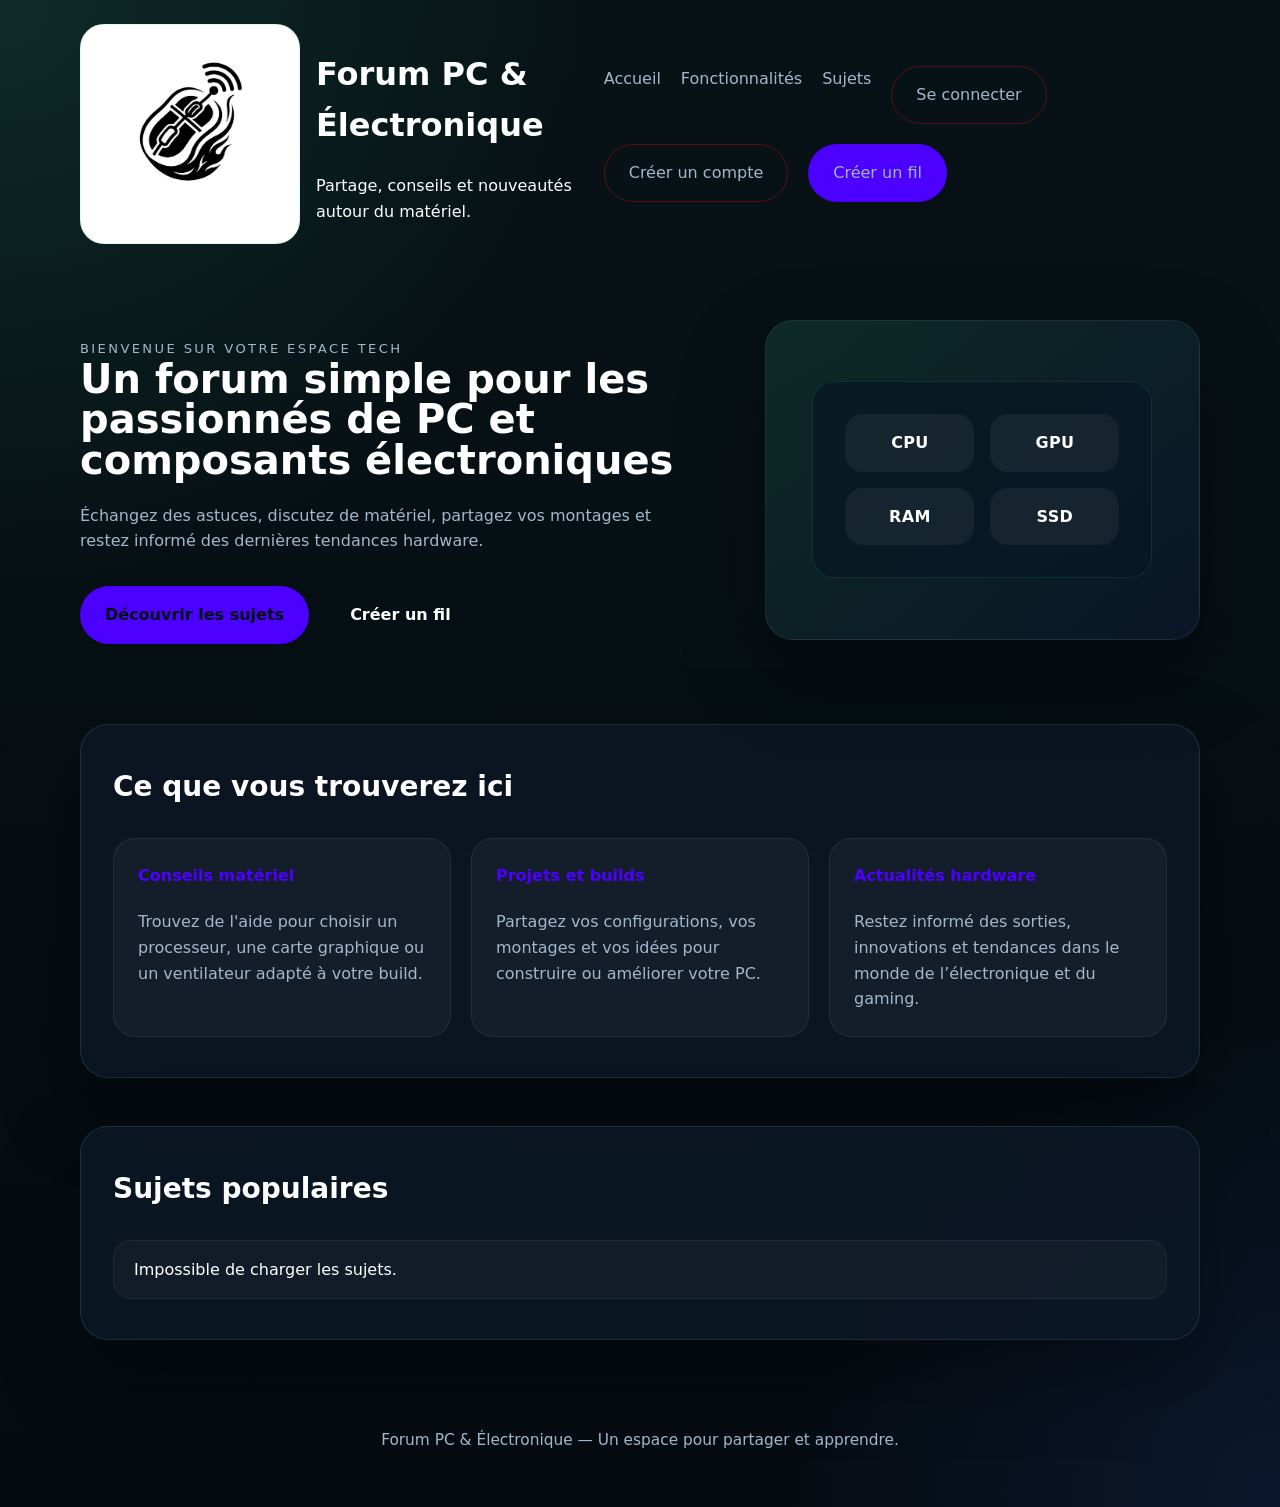
==== commit 744b2c8c: "Post/Account" ====
--- a/html/index.html
+++ b/html/index.html
@@ -20,6 +20,8 @@
                 <a href="#top">Accueil</a>
                 <a href="#features">Fonctionnalités</a>
                 <a href="#topics">Sujets</a>
+                <a href="/login" class="button secondary">Se connecter</a>
+                <a href="/register" class="button secondary">Créer un compte</a>
                 <a class="button primary" id="openCreateModal" href="#">Créer un fil</a>
             </nav>
         </header>
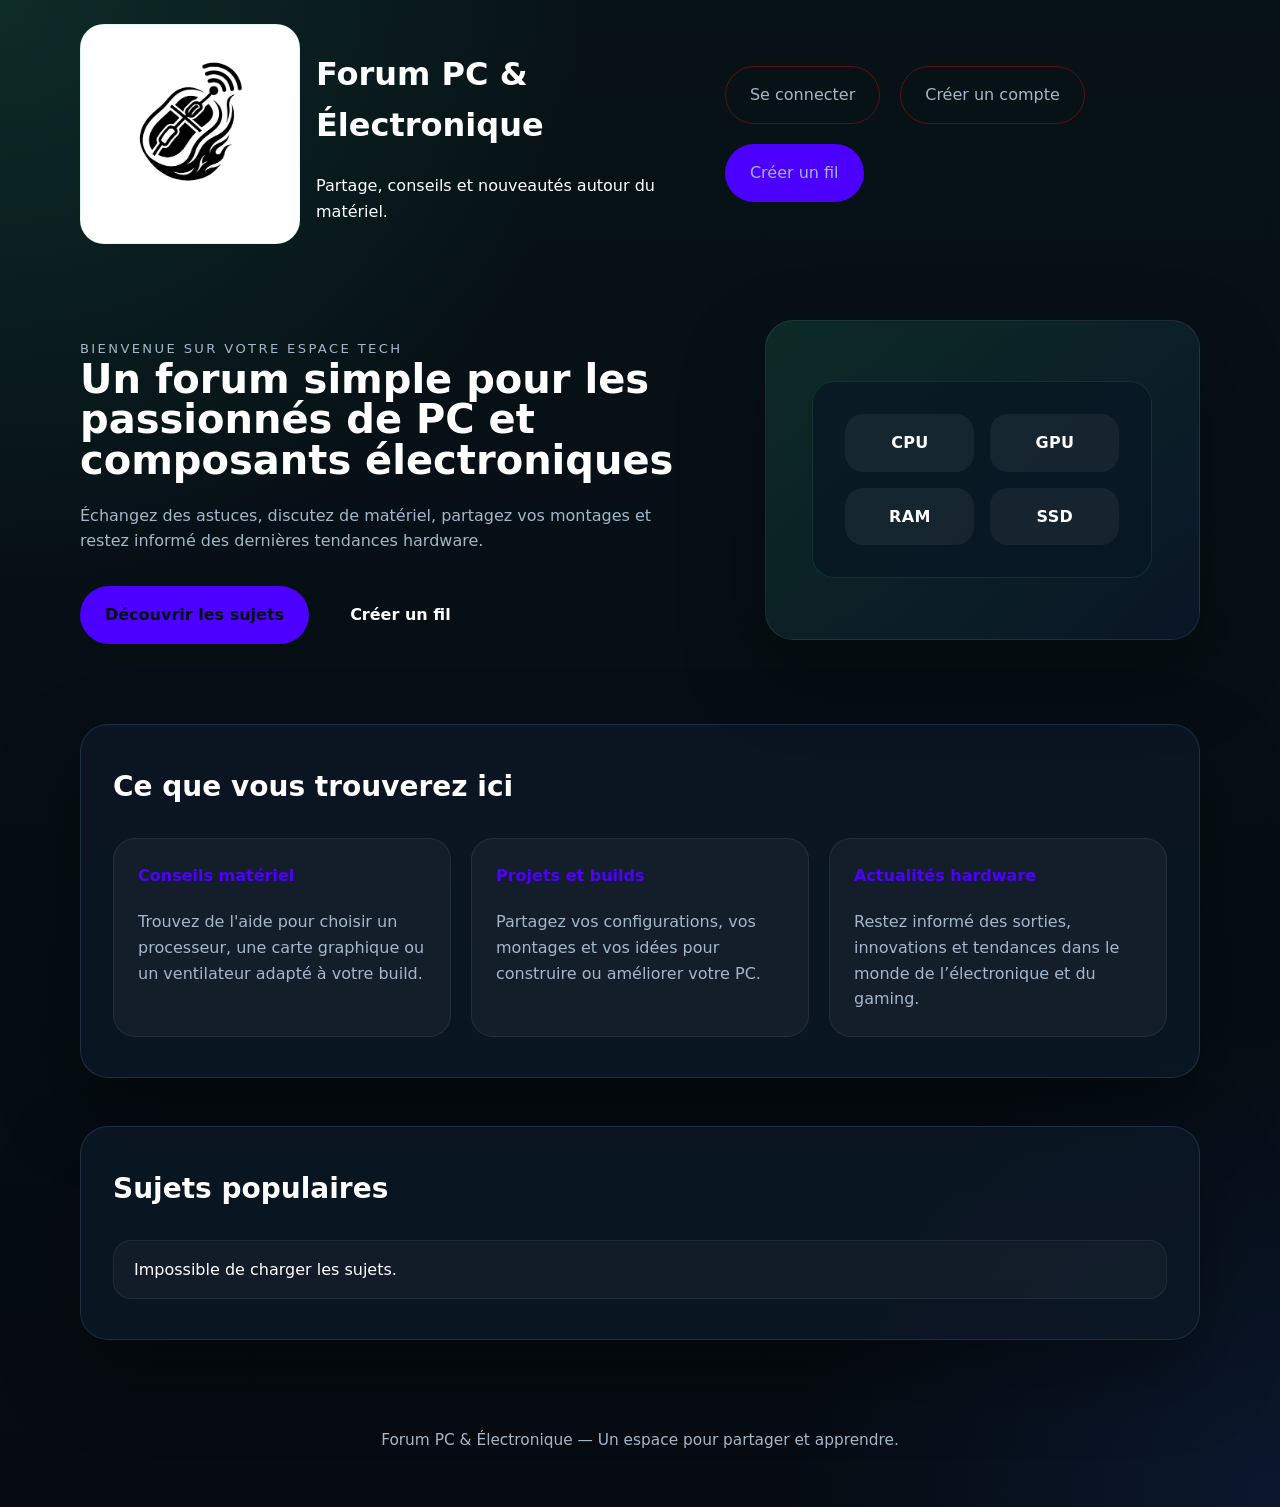
==== commit 175bd451: "modification mineur" ====
--- a/html/index.html
+++ b/html/index.html
@@ -17,9 +17,6 @@
                 </div>
             </div>
             <nav class="site-nav">
-                <a href="#top">Accueil</a>
-                <a href="#features">Fonctionnalités</a>
-                <a href="#topics">Sujets</a>
                 <a href="/login" class="button secondary">Se connecter</a>
                 <a href="/register" class="button secondary">Créer un compte</a>
                 <a class="button primary" id="openCreateModal" href="#">Créer un fil</a>
